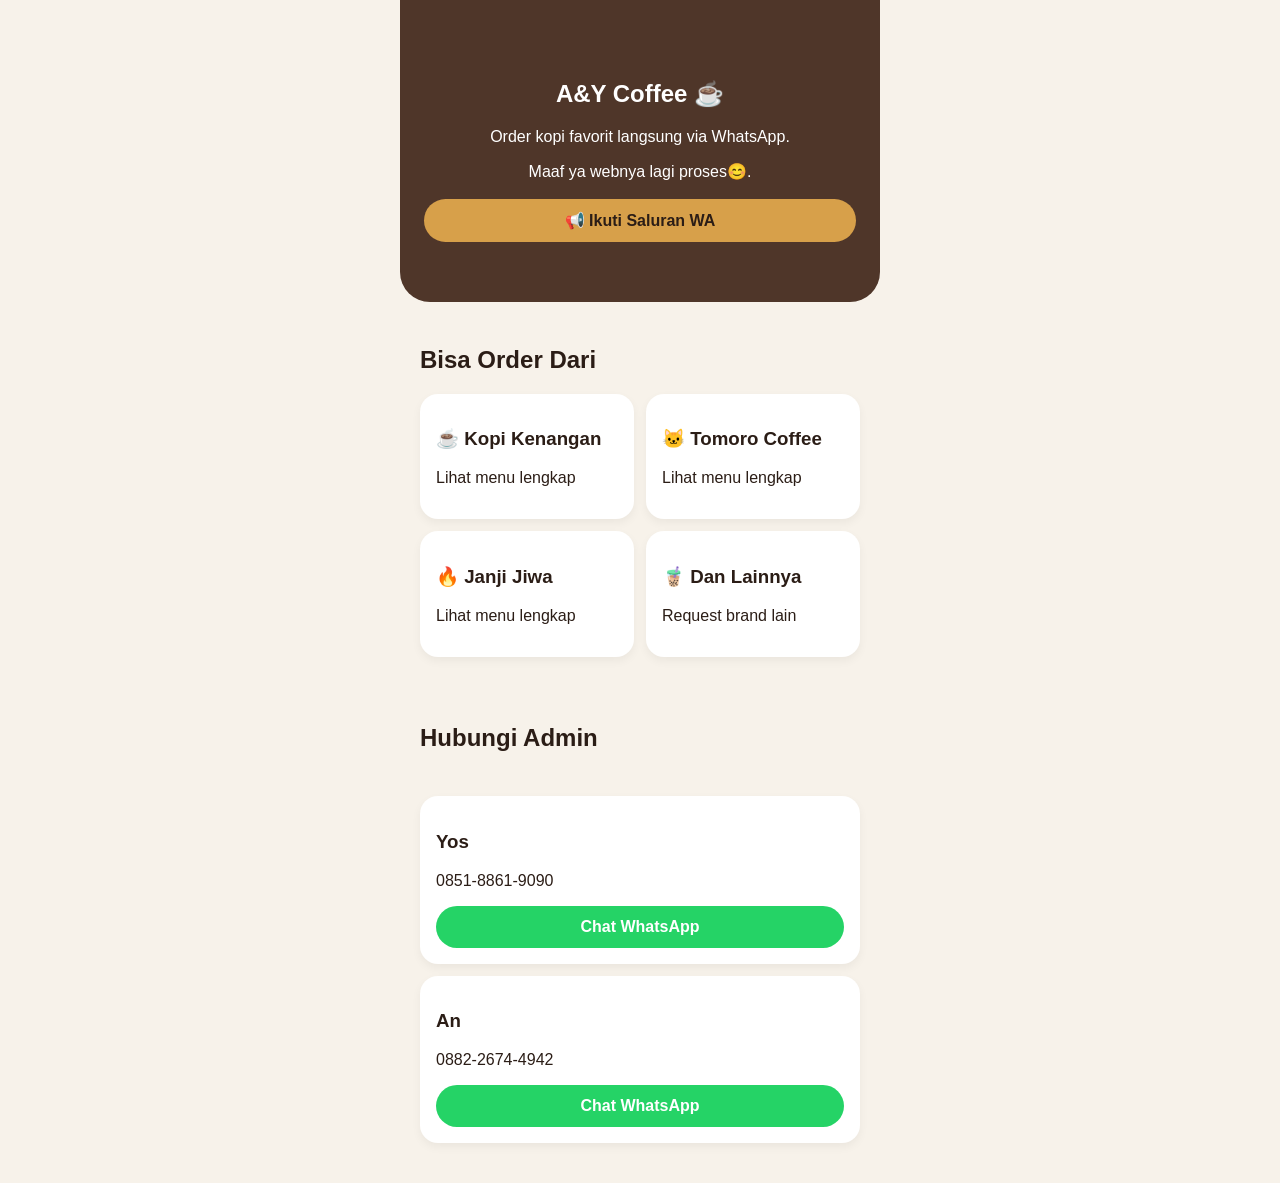
==== index.html @ 7eb82f6d "Add files via upload" ====
<!DOCTYPE html>
<html>
<head>
<meta charset='UTF-8'>
<meta name='viewport' content='width=device-width, initial-scale=1.0'>
<title>A&Y Coffee</title>
<link rel='stylesheet' href='style.css'>
</head>
<div id="popup-order"></div>

<script>
const orders = [

"Rina baru saja order Spanish Latte ☕",
"Adit baru saja order Matcha Latte 🍵",
"Nabila baru saja order Americano 🤎",
"Kevin baru saja order Kopi Kenangan Mantan ☕",
"Salsa baru saja order TOMORO Aren Latte 🟧",
"Fajar baru saja order Caffe Mocha 🤎",
"Dina baru saja order Peach Jasmine Tea 🍑",
"Raka baru saja order Cappuccino ☕",
"Anisa baru saja order Caramel Macchiato 🍮",
"Rendi baru saja order Coconut Aren Latte 🥥",
"Vina baru saja order Pistachio Latte 💚",
"Rizky baru saja order Sea Salt Chocolate 🍫",
"Farhan baru saja order Matcha Frappe 🍵",
"Nadya baru saja order Choco Oat Latte 🤎",
"Bagas baru saja order Kopi Susu Aren ☕",
"Putri baru saja order Strawberry Americano 🍓",
"Yoga baru saja order Master S.O.E Latte ☕",
"Caca baru saja order Peach Oolong Milk Tea 🍑",
"Rian baru saja order Cheese Cloud Latte 🧀",
"Sarah baru saja order Spanish Aren Latte ☕"

];

let index = 0;

function showPopup(){
const popup = document.getElementById("popup-order");

popup.innerHTML = orders[index];

popup.classList.add("show");

setTimeout(()=>{
popup.classList.remove("show");
},3000);

index++;

if(index >= orders.length){
index = 0;
}
}

setInterval(showPopup,4000);
</script>
<body>

<section class='hero'>
<h1>A&Y Coffee ☕</h1>
<p>Order kopi favorit langsung via WhatsApp.</p>
<p>Maaf ya webnya lagi proses😊.</p>

<a class='btn'
href='https://whatsapp.com/channel/0029VbCktMyJJhzYIg65Ll0z'
target='_blank'>
📢 Ikuti Saluran WA
</a>
</section>

<section class='section'>
<h2>Bisa Order Dari</h2>

<div class='grid'>

<div class='card'>
<a href='kopi-kenangan.html'>
<h3>☕ Kopi Kenangan</h3>
<p>Lihat menu lengkap</p>
</a>
</div>

<div class='card'>
<a href='tomoro2.html'>

<h3>🐱 Tomoro Coffee</h3>
<p>Lihat menu lengkap</p>
</a>
</div>

<div class='card'>
<a href='janji-jiwa.html'>
<h3>🔥 Janji Jiwa</h3>
<p>Lihat menu lengkap</p>
</a>
</div>

<div class='card'>
<a href='https://wa.me/6288226744942?text=Halo%20A%26Y%20Coffee%20saya%20mau%20request%20brand%20lain'
target='_blank'>
<h3>🧋 Dan Lainnya</h3>
<p>Request brand lain</p>
</a>
</div>

</div>
</section>

<section class='section'>
<h2>Hubungi Admin</h2>
</section>

<div class='contact-wrap'>

<div class='contact'>
<h3>Yos</h3>
<p>0851-8861-9090</p>

<a class='wa'
href='https://wa.me/6285188619090'
target='_blank'>
Chat WhatsApp
</a>
</div>

<div class='contact'>
<h3>An</h3>
<p>0882-2674-4942</p>

<a class='wa'
href='https://wa.me/6288226744942'
target='_blank'>
Chat WhatsApp
</a>
</div>

</div>

</body>
</html>
---- style.css ----
body{
font-family:Arial,sans-serif;
background:#f7f2ea;
max-width:480px;
margin:auto;
color:#2b1d16;
padding-bottom:40px;
}
.hero{
background:#4f3629;
color:white;
padding:60px 24px;
text-align:center;
border-bottom-left-radius:30px;
border-bottom-right-radius:30px;
}
.section{padding:24px 20px}
.grid,.menu-grid{
display:grid;
grid-template-columns:1fr 1fr;
gap:12px
}
.card,.item,.contact{
background:white;
padding:16px;
border-radius:18px;
box-shadow:0 4px 10px rgba(0,0,0,.05)
}
a{text-decoration:none;color:#2b1d16}
.btn,.order,.wa{
display:flex;
justify-content:center;
align-items:center;
padding:12px;
border-radius:999px;
font-weight:bold;
text-decoration:none
}
.btn{
background:#d7a04a;
color:#2b1d16;
margin-top:18px
}
.order,.wa{
background:#25D366;
color:white;
margin-top:12px
}
.contact-wrap{
padding:0 20px;
display:flex;
flex-direction:column;
gap:12px;
}
.item img{
width:100%;
height:120px;
object-fit:cover;
border-radius:12px;
margin-bottom:10px;
}
.item{
transition:.3s;
cursor:pointer;
}

.item:hover{
transform:translateY(-8px) scale(1.02);
box-shadow:0 15px 25px rgba(0,0,0,.12);
}
.order{
transition:.3s;
}

.order:hover{
transform:scale(1.05);
}
.card{
transition:.3s;
cursor:pointer;
}

.card:hover{
transform:translateY(-8px) scale(1.03);
box-shadow:0 15px 25px rgba(0,0,0,.12);
}
.card a{
display:block;
}
.btn,
.contact-card{
transition:.3s;
cursor:pointer;
}

.btn:hover,
.contact-card:hover{
transform:translateY(-5px) scale(1.02);
box-shadow:0 15px 25px rgba(0,0,0,.12);
}
.btn:hover{
background:#e0aa57;
}
.order,
.wa{
transition:.3s;
cursor:pointer;
}

.order:hover,
.wa:hover{
transform:translateY(-4px) scale(1.05);
box-shadow:0 12px 20px rgba(0,0,0,.12);
}
.card,
.item,
.btn,
.contact-card{
animation:pop .5s ease;
}

@keyframes pop{
from{
opacity:0;
transform:scale(.6);
}

to{
opacity:1;
transform:scale(1);
}
}
#popup-order{
position:fixed;
bottom:20px;
left:20px;
right:20px;
background:white;
padding:14px 18px;
border-radius:18px;
box-shadow:0 10px 25px rgba(0,0,0,.12);
font-size:13px;
font-weight:600;
opacity:0;
transform:translateY(20px);
transition:.6s;
z-index:999;
}

#popup-order.show{
opacity:1;
transform:translateY(0);
}
.old-price{
text-decoration:line-through;
color:rgb(153, 17, 22);
font-size:13px;
margin-bottom:4px;
}
#search{
width:100%;
padding:14px;
border:none;
border-radius:14px;
margin-bottom:20px;
font-size:14px;
outline:none;
box-shadow:0 4px 10px rgba(0,0,0,.05);
}

.order-form{
display:flex;
flex-direction:column;
gap:12px;
margin-bottom:24px;
}

.order-form input,
.order-form textarea{
padding:14px;
border:none;
border-radius:14px;
font-size:14px;
outline:none;
box-shadow:0 4px 10px rgba(0,0,0,.05);
}

.order-form button{
padding:14px;
border:none;
border-radius:999px;
background:#25D366;
color:white;
font-weight:bold;
cursor:pointer;
}

.item input{
width:100%;
padding:12px;
border:none;
border-radius:12px;
margin-top:10px;
font-size:14px;
outline:none;
background:#f5f5f5;
}

.item button{
width:100%;
padding:12px;
border:none;
border-radius:999px;
margin-top:12px;
background:#25D366;
color:white;
font-weight:bold;
cursor:pointer;
transition:.3s;
}

.item button:hover{
transform:scale(1.03);
}

    .menu-title{
font-size:24px;
font-weight:bold;
margin:25px 0 15px;
color:#2b1d16;
}
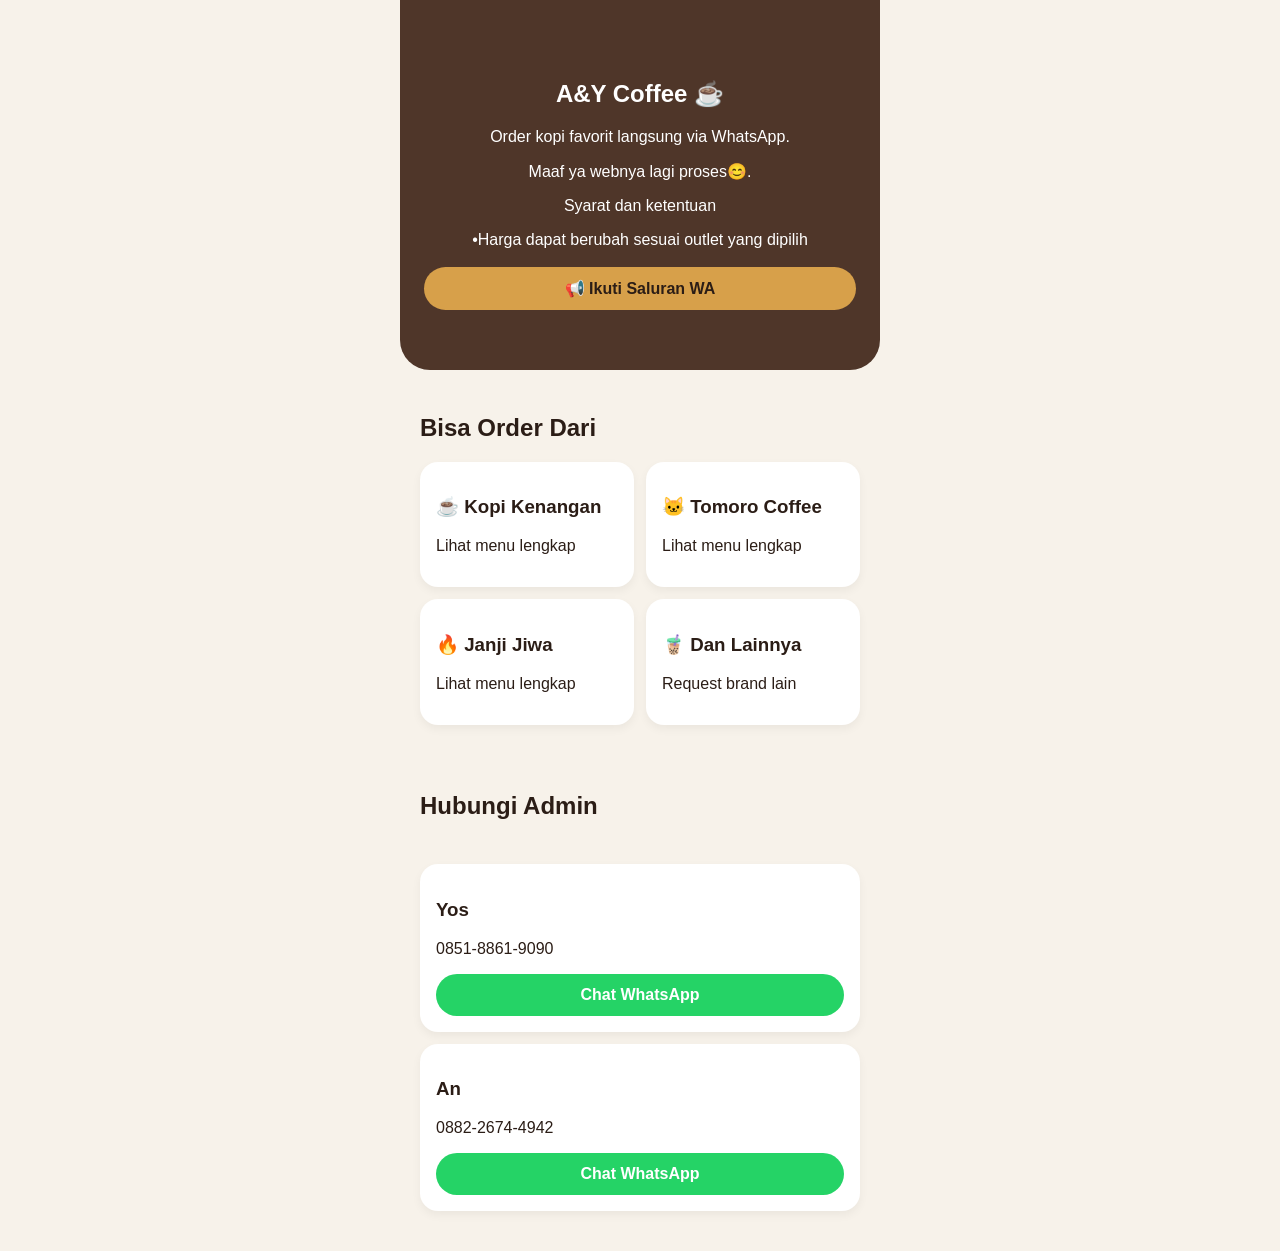
==== commit f6792934: "Update index.html" ====
--- a/index.html
+++ b/index.html
@@ -63,6 +63,8 @@
 <h1>A&Y Coffee ☕</h1>
 <p>Order kopi favorit langsung via WhatsApp.</p>
 <p>Maaf ya webnya lagi proses😊.</p>
+<p>Syarat dan ketentuan</p>
+  <p>•Harga dapat berubah sesuai outlet yang dipilih</p>
 
 <a class='btn'
 href='https://whatsapp.com/channel/0029VbCktMyJJhzYIg65Ll0z'
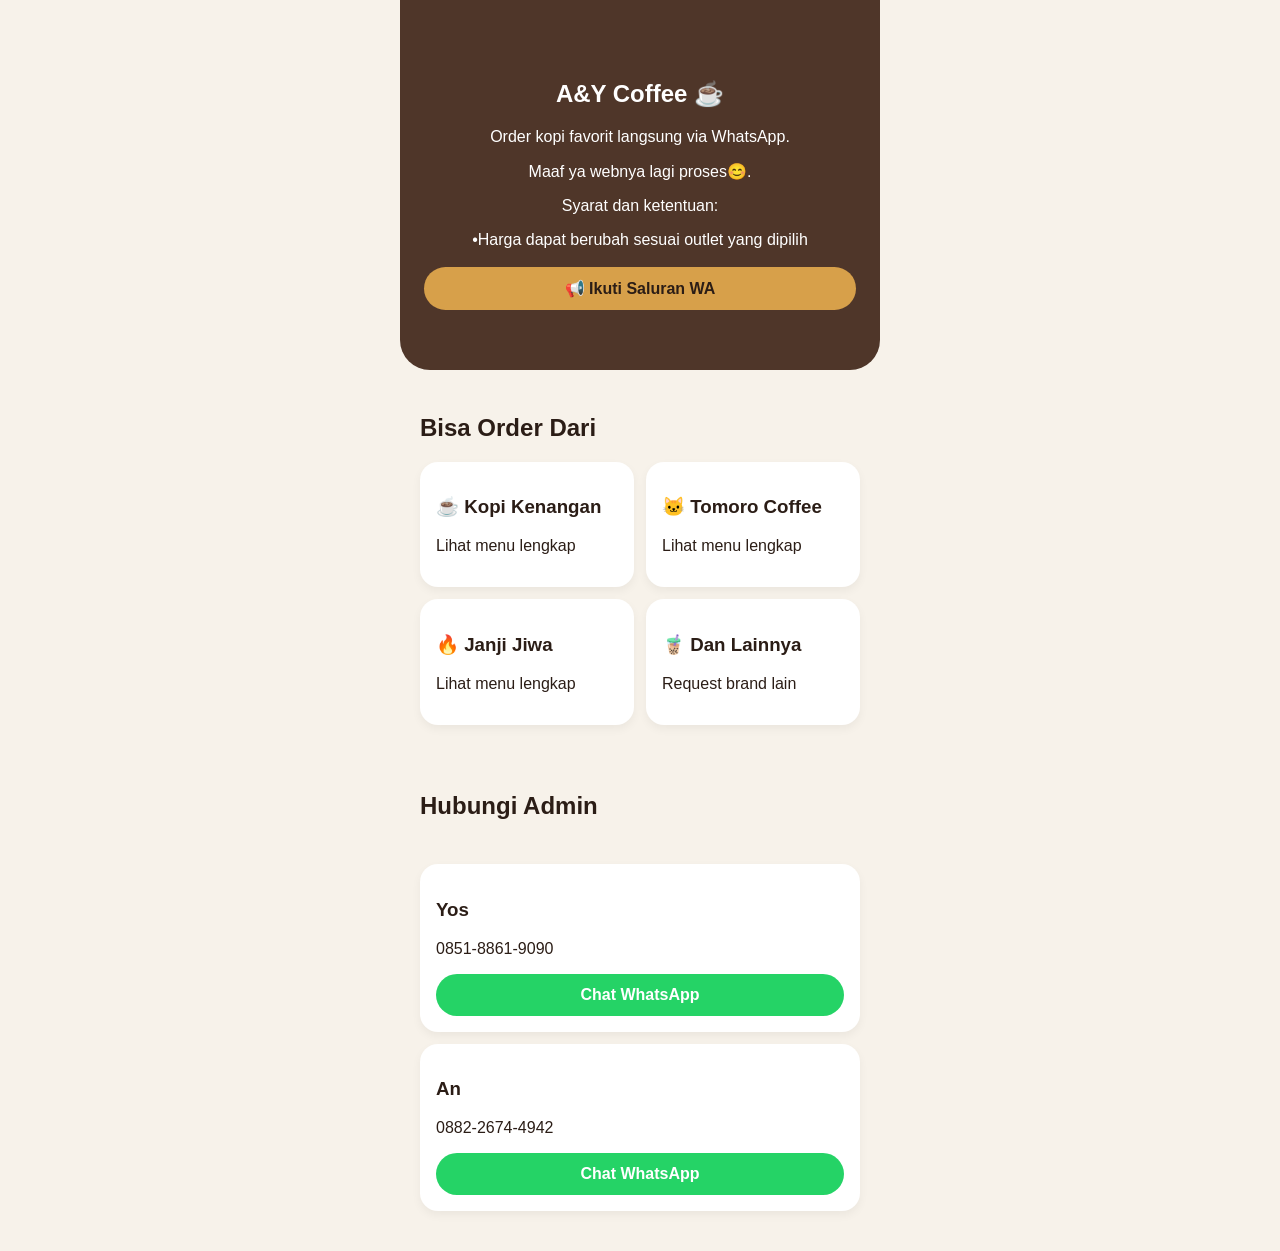
==== commit df093645: "Update index.html" ====
--- a/index.html
+++ b/index.html
@@ -63,7 +63,7 @@
 <h1>A&Y Coffee ☕</h1>
 <p>Order kopi favorit langsung via WhatsApp.</p>
 <p>Maaf ya webnya lagi proses😊.</p>
-<p>Syarat dan ketentuan</p>
+<p>Syarat dan ketentuan:</p>
   <p>•Harga dapat berubah sesuai outlet yang dipilih</p>
 
 <a class='btn'
